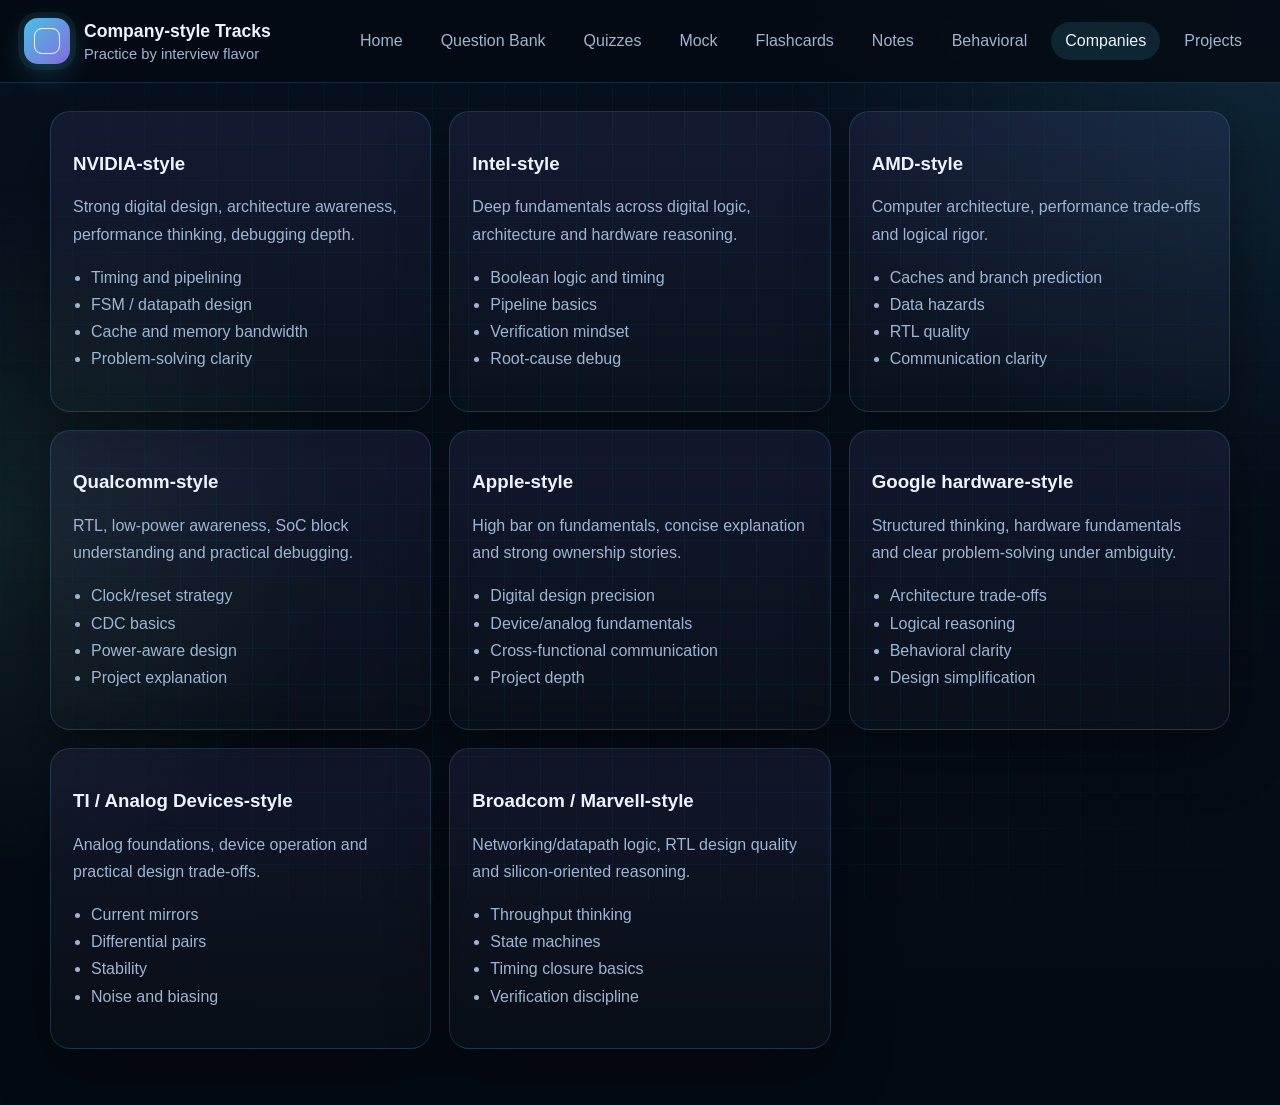
==== companies.html @ eb08d41e "Add files via upload" ====
<!DOCTYPE html>
<html lang="en">
<head>
  <meta charset="UTF-8" />
  <meta name="viewport" content="width=device-width, initial-scale=1.0" />
  <title>Company Tracks • EE/VLSI Interview Prep</title>
  <link rel="stylesheet" href="css/style.css" />
</head>
<body data-page="companies">
  <div class="bg-grid"></div>
  <header class="site-header sticky">
    <div class="brand"><div class="chip-icon"></div><div><h1>Company-style Tracks</h1><p>Practice by interview flavor</p></div></div>
    <button class="menu-toggle" aria-label="Toggle navigation">☰</button>
    <nav class="site-nav">
      <a href="index.html">Home</a><a href="questions.html">Question Bank</a><a href="quiz.html">Quizzes</a><a href="mock.html">Mock</a><a href="flashcards.html">Flashcards</a><a href="notes.html">Notes</a><a href="behavioral.html">Behavioral</a><a class="active" href="companies.html">Companies</a><a href="projects.html">Projects</a>
    </nav>
  </header>
  <main class="container">
    <section id="companiesContainer" class="card-grid"></section>
  </main>
  <script src="js/data.js"></script>
  <script src="js/app.js"></script>
</body>
</html>
---- css/style.css ----
:root {
  --bg: #07111f;
  --bg-soft: #0d1a2d;
  --card: rgba(13, 26, 45, 0.85);
  --text: #ecf5ff;
  --muted: #9fb5d1;
  --line: rgba(104, 194, 255, 0.18);
  --accent: #53d5ff;
  --accent-2: #88ffb7;
  --accent-3: #9a7dff;
  --danger: #ff8ea1;
  --shadow: 0 20px 60px rgba(0, 0, 0, 0.35);
  --radius: 20px;
}
* { box-sizing: border-box; }
html, body { margin: 0; padding: 0; font-family: Inter, Segoe UI, Arial, sans-serif; background: radial-gradient(circle at top right, rgba(83,213,255,.12), transparent 30%), radial-gradient(circle at left center, rgba(136,255,183,.08), transparent 25%), linear-gradient(180deg, #07111f 0%, #040a12 100%); color: var(--text); min-height: 100%; }
a { color: inherit; text-decoration: none; }
button, select, input { font: inherit; }
.bg-grid { position: fixed; inset: 0; background-image: linear-gradient(rgba(83,213,255,0.04) 1px, transparent 1px), linear-gradient(90deg, rgba(83,213,255,0.04) 1px, transparent 1px); background-size: 36px 36px; pointer-events: none; mask-image: radial-gradient(circle at center, black 55%, transparent 100%); }
.container { width: min(1180px, calc(100% - 32px)); margin: 28px auto 56px; position: relative; z-index: 1; }
.site-header { display: flex; align-items: center; justify-content: space-between; gap: 16px; padding: 18px 24px; border-bottom: 1px solid var(--line); background: rgba(4, 10, 18, 0.84); backdrop-filter: blur(10px); position: relative; z-index: 5; }
.site-header.sticky { position: sticky; top: 0; }
.brand { display: flex; align-items: center; gap: 14px; }
.brand h1 { margin: 0; font-size: 1.1rem; }
.brand p { margin: 4px 0 0; color: var(--muted); font-size: .92rem; }
.chip-icon { width: 46px; height: 46px; border-radius: 14px; background: linear-gradient(135deg, rgba(83,213,255,.9), rgba(154,125,255,.85)); box-shadow: 0 0 0 6px rgba(83,213,255,.08), 0 10px 30px rgba(83,213,255,.2); position: relative; }
.chip-icon::before, .chip-icon::after { content: ""; position: absolute; inset: 10px; border: 1px solid rgba(255,255,255,.6); border-radius: 8px; }
.site-nav { display: flex; flex-wrap: wrap; gap: 10px; }
.site-nav a { padding: 10px 14px; border-radius: 999px; color: var(--muted); transition: .2s ease; }
.site-nav a:hover, .site-nav a.active { background: rgba(83,213,255,.12); color: var(--text); }
.menu-toggle { display: none; background: transparent; border: 1px solid var(--line); color: var(--text); border-radius: 12px; padding: 8px 12px; }
.hero { display: grid; grid-template-columns: 1.35fr 1fr; gap: 24px; padding: 30px; margin-bottom: 24px; }
.card { border: 1px solid var(--line); border-radius: var(--radius); background: var(--card); box-shadow: var(--shadow); }
.glass { backdrop-filter: blur(12px); }
.eyebrow { display: inline-block; color: var(--accent); text-transform: uppercase; letter-spacing: .12em; font-size: .78rem; margin-bottom: 12px; }
.hero h2 { font-size: clamp(2rem, 4vw, 3.3rem); margin: 0 0 12px; line-height: 1.08; max-width: 12ch; }
.hero p { color: var(--muted); font-size: 1.03rem; line-height: 1.65; max-width: 62ch; }
.hero-actions { display: flex; gap: 12px; flex-wrap: wrap; margin-top: 22px; }
.btn { display: inline-flex; align-items: center; justify-content: center; border: none; border-radius: 14px; padding: 12px 18px; font-weight: 700; cursor: pointer; transition: transform .15s ease, opacity .15s ease; }
.btn:hover { transform: translateY(-1px); }
.btn-primary { background: linear-gradient(135deg, var(--accent), #6be7ff); color: #00131c; }
.btn-secondary { background: rgba(83,213,255,.09); color: var(--text); border: 1px solid var(--line); }
.btn.full { width: 100%; }
.hero-panel { display: flex; align-items: stretch; }
.metric-grid { display: grid; grid-template-columns: repeat(2, 1fr); gap: 12px; width: 100%; }
.metric { padding: 18px; }
.metric span { display: block; color: var(--muted); margin-bottom: 10px; }
.metric strong { font-size: 1.6rem; }
.dashboard-grid { display: grid; grid-template-columns: repeat(3, 1fr); gap: 20px; margin-bottom: 24px; }
.dashboard-grid.three { margin-top: 24px; }
.panel { padding: 22px; }
.panel h3, .panel h2 { margin-top: 0; }
.tiles { display: grid; grid-template-columns: repeat(2, minmax(0, 1fr)); gap: 12px; }
.tiles.compact { grid-template-columns: repeat(2, minmax(0, 1fr)); }
.tile { padding: 14px; border-radius: 16px; background: linear-gradient(180deg, rgba(83,213,255,.08), rgba(255,255,255,.02)); border: 1px solid var(--line); color: var(--text); }
.tile:hover { border-color: rgba(83,213,255,.4); }
.action-list { display: grid; gap: 8px; }
.action-row { display: flex; justify-content: space-between; align-items: center; padding: 14px 16px; border-radius: 14px; background: rgba(255,255,255,.02); border: 1px solid var(--line); color: var(--muted); }
.action-row span { color: var(--accent); }
.progress-block { display: grid; gap: 12px; }
.progress-line { display: flex; justify-content: space-between; padding: 12px 0; border-bottom: 1px dashed rgba(159,181,209,.2); }
.section-head { display: flex; justify-content: space-between; align-items: center; gap: 10px; }
.text-link, .pill { color: var(--accent); }
.pill { border: 1px solid var(--line); padding: 8px 12px; border-radius: 999px; font-size: .9rem; }
.table-wrap { overflow-x: auto; }
table { width: 100%; border-collapse: collapse; }
th, td { padding: 14px 12px; border-bottom: 1px solid rgba(159,181,209,.14); text-align: left; vertical-align: top; }
th { color: var(--accent); font-size: .92rem; }
.clean-list { margin: 0; padding-left: 18px; color: var(--muted); line-height: 1.7; }
.site-footer { text-align: center; color: var(--muted); padding: 0 16px 40px; position: relative; z-index: 1; }
.stack { display: grid; gap: 16px; }
.filters { display: grid; grid-template-columns: 1fr 1fr 2fr; gap: 12px; }
.filters.two { grid-template-columns: 1fr auto; }
.filters.three { grid-template-columns: 2fr 100px auto; }
select, input[type="text"], input[type="number"] { width: 100%; padding: 13px 14px; border-radius: 14px; background: rgba(255,255,255,.03); border: 1px solid var(--line); color: var(--text); }
input::placeholder { color: #87a3c1; }
.question-card, .quiz-card, .mock-card, .behavior-card, .note-card, .flashcard, .company-card { padding: 22px; }
.meta-row { display: flex; flex-wrap: wrap; gap: 10px; margin-bottom: 10px; }
.badge { padding: 6px 10px; border-radius: 999px; font-size: .8rem; border: 1px solid var(--line); color: var(--muted); }
.badge.easy { color: var(--accent-2); }
.badge.medium { color: #ffd27d; }
.badge.hard { color: var(--danger); }
.question-card h3, .quiz-card h3, .mock-card h3, .behavior-card h3, .note-card h3 { margin: 6px 0 10px; }
.question-card p, .behavior-card p, .note-card p, .company-card p, .mock-card p { color: var(--muted); line-height: 1.7; }
.reveal-box { margin-top: 16px; display: none; padding: 14px; border-radius: 14px; background: rgba(255,255,255,.03); border: 1px solid var(--line); }
.reveal-box.show { display: block; }
.card-actions { display: flex; flex-wrap: wrap; gap: 10px; margin-top: 16px; }
.small-btn { background: rgba(83,213,255,.1); color: var(--text); border: 1px solid var(--line); padding: 9px 12px; border-radius: 12px; cursor: pointer; }
.card-grid { display: grid; grid-template-columns: repeat(3, 1fr); gap: 18px; }
.flashcard { min-height: 220px; perspective: 1000px; cursor: pointer; position: relative; }
.flashcard-inner { position: relative; width: 100%; min-height: 180px; transition: transform .6s; transform-style: preserve-3d; }
.flashcard.flipped .flashcard-inner { transform: rotateY(180deg); }
.flashcard-face { position: absolute; inset: 0; backface-visibility: hidden; border-radius: 18px; border: 1px solid var(--line); background: linear-gradient(180deg, rgba(83,213,255,.08), rgba(255,255,255,.02)); padding: 18px; }
.flashcard-back { transform: rotateY(180deg); }
.hidden { display: none !important; }
.quiz-options { display: grid; gap: 10px; margin-top: 14px; }
.option-btn { text-align: left; padding: 12px 14px; border-radius: 14px; border: 1px solid var(--line); background: rgba(255,255,255,.02); color: var(--text); cursor: pointer; }
.option-btn.correct { border-color: rgba(136,255,183,.55); background: rgba(136,255,183,.1); }
.option-btn.wrong { border-color: rgba(255,142,161,.55); background: rgba(255,142,161,.09); }
.score-panel { padding: 14px; margin-top: 12px; border-radius: 14px; background: rgba(255,255,255,.03); border: 1px solid var(--line); }
.company-card { background: linear-gradient(180deg, rgba(154,125,255,.09), rgba(255,255,255,.02)); }
.company-card ul { color: var(--muted); padding-left: 18px; line-height: 1.7; }
.accent-left { position: relative; overflow: hidden; }
.accent-left::before { content: ""; position: absolute; left: 0; top: 0; bottom: 0; width: 3px; background: linear-gradient(180deg, var(--accent), var(--accent-3)); }
@media (max-width: 980px) {
  .hero, .dashboard-grid, .card-grid, .filters, .filters.two, .filters.three { grid-template-columns: 1fr; }
  .hero h2 { max-width: none; }
}
@media (max-width: 860px) {
  .menu-toggle { display: block; }
  .site-nav { display: none; position: absolute; top: calc(100% + 8px); right: 16px; left: 16px; padding: 12px; border: 1px solid var(--line); border-radius: 18px; background: rgba(4, 10, 18, .96); }
  .site-nav.open { display: grid; }
}
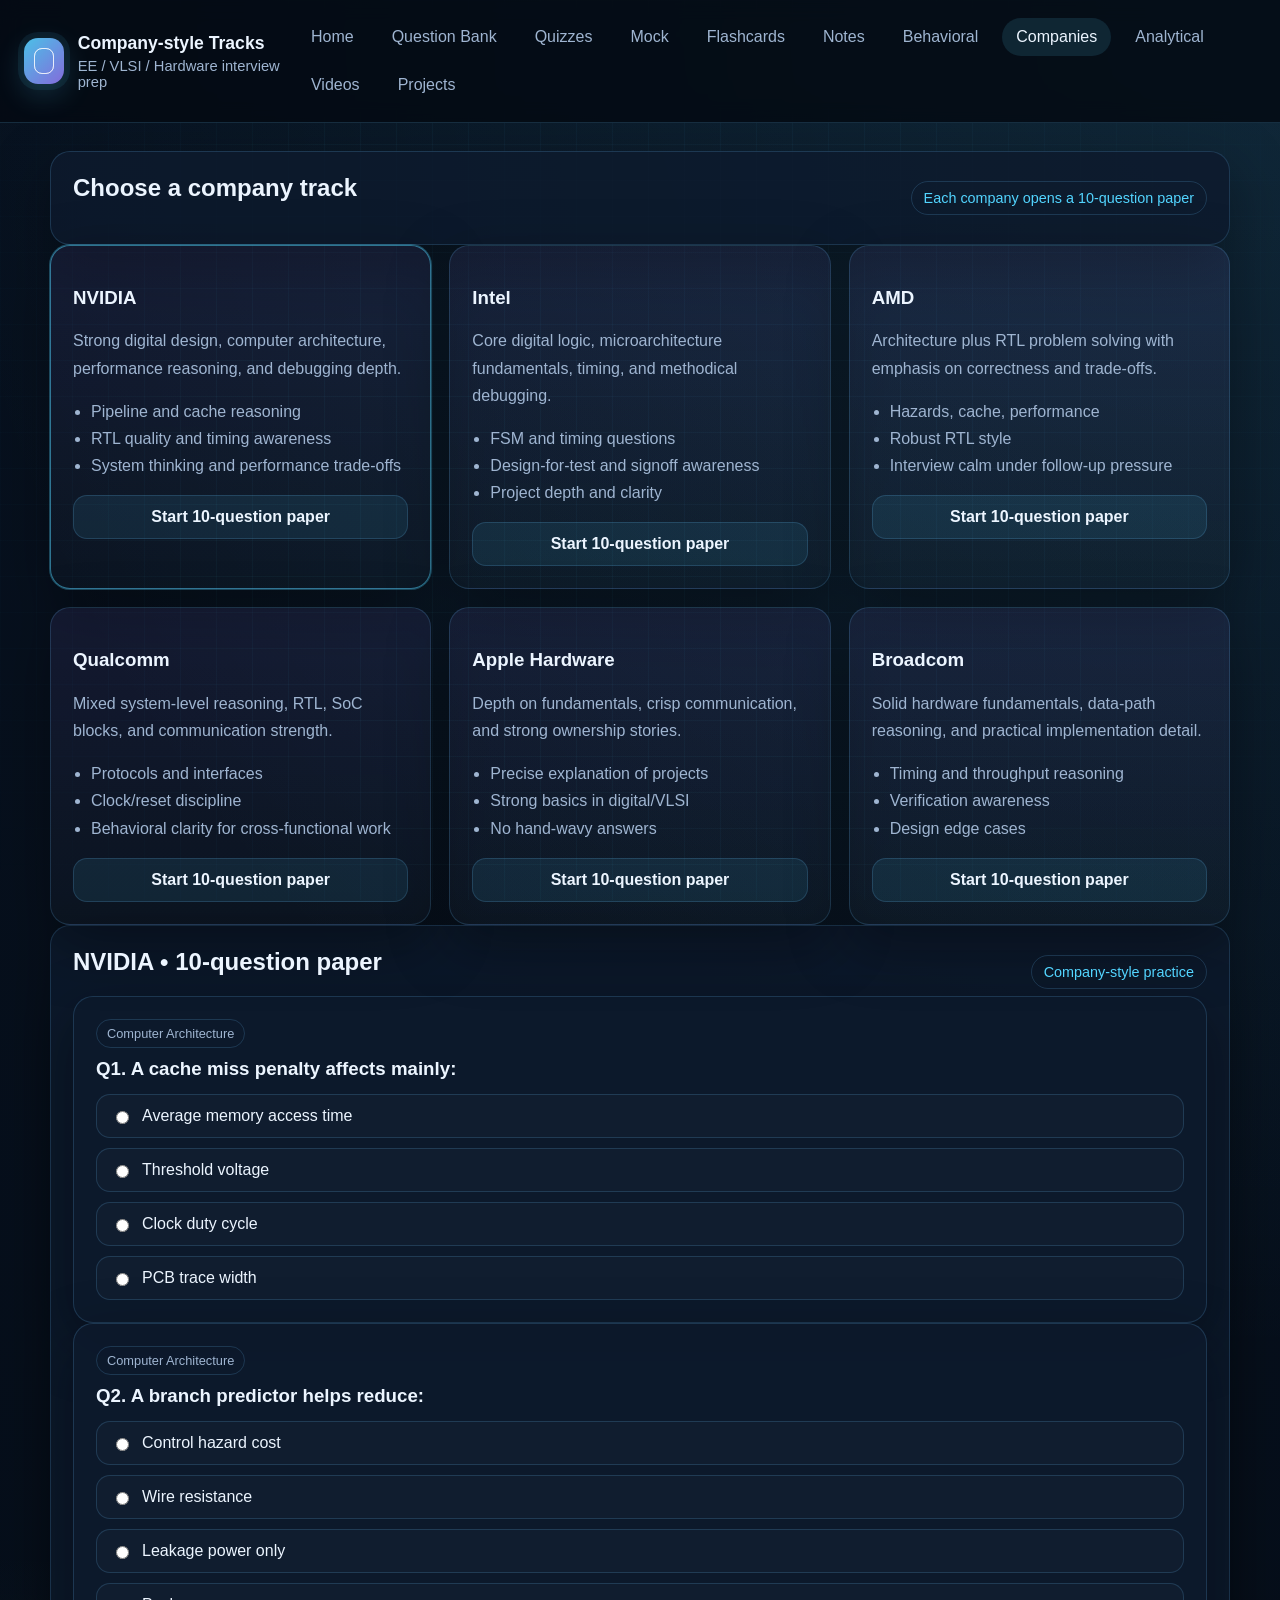
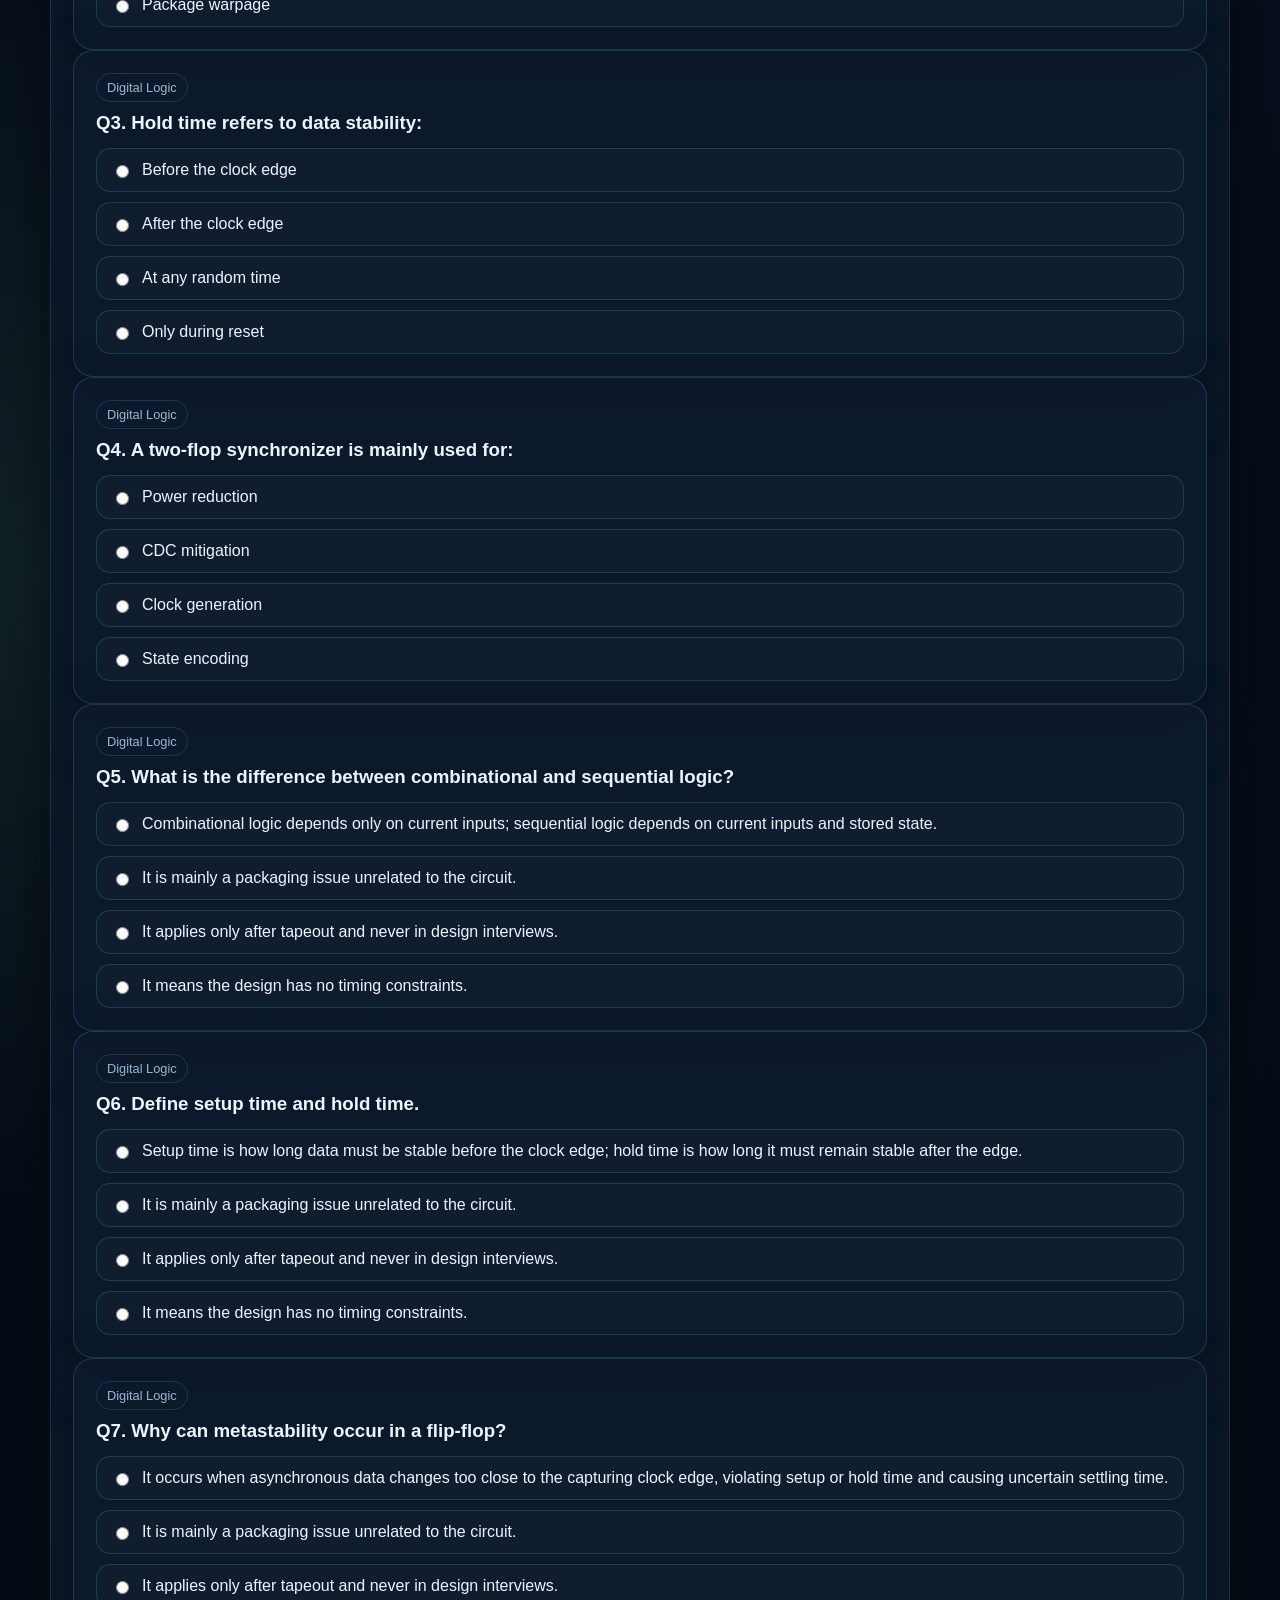
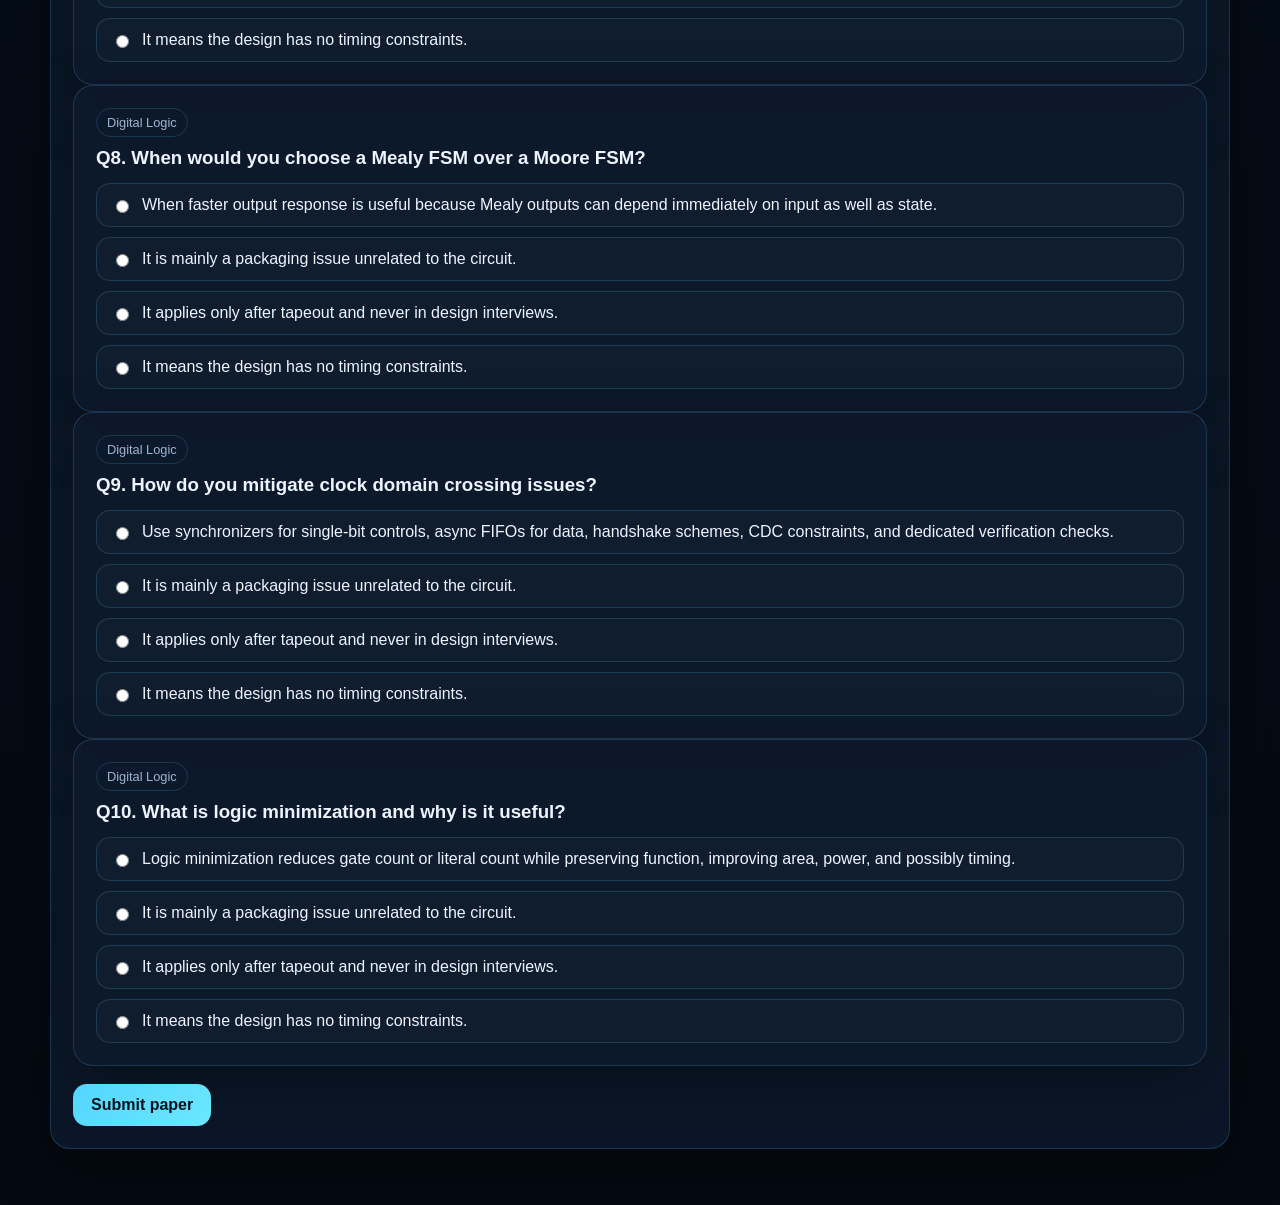
==== commit 6ec01766: "Add files via upload" ====
--- a/companies.html
+++ b/companies.html
@@ -3,22 +3,34 @@
 <head>
   <meta charset="UTF-8" />
   <meta name="viewport" content="width=device-width, initial-scale=1.0" />
-  <title>Company Tracks • EE/VLSI Interview Prep</title>
+  <title>Company-style Tracks</title>
   <link rel="stylesheet" href="css/style.css" />
 </head>
 <body data-page="companies">
   <div class="bg-grid"></div>
   <header class="site-header sticky">
-    <div class="brand"><div class="chip-icon"></div><div><h1>Company-style Tracks</h1><p>Practice by interview flavor</p></div></div>
+    <div class="brand"><div class="chip-icon"></div><div><h1>Company-style Tracks</h1><p>EE / VLSI / Hardware interview prep</p></div></div>
     <button class="menu-toggle" aria-label="Toggle navigation">☰</button>
     <nav class="site-nav">
-      <a href="index.html">Home</a><a href="questions.html">Question Bank</a><a href="quiz.html">Quizzes</a><a href="mock.html">Mock</a><a href="flashcards.html">Flashcards</a><a href="notes.html">Notes</a><a href="behavioral.html">Behavioral</a><a class="active" href="companies.html">Companies</a><a href="projects.html">Projects</a>
-    </nav>
+      <a href="index.html">Home</a>
+      <a href="questions.html">Question Bank</a>
+      <a href="quiz.html">Quizzes</a>
+      <a href="mock.html">Mock</a>
+      <a href="flashcards.html">Flashcards</a>
+      <a href="notes.html">Notes</a>
+      <a href="behavioral.html">Behavioral</a>
+      <a class="active" href="companies.html">Companies</a>
+      <a href="analytical.html">Analytical</a>
+      <a href="videos.html">Videos</a>
+      <a href="projects.html">Projects</a>
+</nav>
   </header>
   <main class="container">
-    <section id="companiesContainer" class="card-grid"></section>
-  </main>
+<section class="card panel"><div class="section-head"><h2>Choose a company track</h2><span class="pill">Each company opens a 10-question paper</span></div></section>
+<section id="companiesContainer" class="card-grid"></section>
+<section id="companyTestWrap"></section>
+</main>
   <script src="js/data.js"></script>
   <script src="js/app.js"></script>
 </body>
-</html>
+</html>
--- a/css/style.css
+++ b/css/style.css
@@ -34,8 +34,8 @@
 .glass { backdrop-filter: blur(12px); }
 .eyebrow { display: inline-block; color: var(--accent); text-transform: uppercase; letter-spacing: .12em; font-size: .78rem; margin-bottom: 12px; }
 .hero h2 { font-size: clamp(2rem, 4vw, 3.3rem); margin: 0 0 12px; line-height: 1.08; max-width: 12ch; }
-.hero p { color: var(--muted); font-size: 1.03rem; line-height: 1.65; max-width: 62ch; }
-.hero-actions { display: flex; gap: 12px; flex-wrap: wrap; margin-top: 22px; }
+.hero p, .muted { color: var(--muted); font-size: 1.03rem; line-height: 1.65; }
+.hero-actions, .card-actions { display: flex; gap: 12px; flex-wrap: wrap; margin-top: 18px; }
 .btn { display: inline-flex; align-items: center; justify-content: center; border: none; border-radius: 14px; padding: 12px 18px; font-weight: 700; cursor: pointer; transition: transform .15s ease, opacity .15s ease; }
 .btn:hover { transform: translateY(-1px); }
 .btn-primary { background: linear-gradient(135deg, var(--accent), #6be7ff); color: #00131c; }
@@ -47,11 +47,11 @@
 .metric span { display: block; color: var(--muted); margin-bottom: 10px; }
 .metric strong { font-size: 1.6rem; }
 .dashboard-grid { display: grid; grid-template-columns: repeat(3, 1fr); gap: 20px; margin-bottom: 24px; }
+.dashboard-grid.two { grid-template-columns: repeat(2, 1fr); }
 .dashboard-grid.three { margin-top: 24px; }
 .panel { padding: 22px; }
 .panel h3, .panel h2 { margin-top: 0; }
 .tiles { display: grid; grid-template-columns: repeat(2, minmax(0, 1fr)); gap: 12px; }
-.tiles.compact { grid-template-columns: repeat(2, minmax(0, 1fr)); }
 .tile { padding: 14px; border-radius: 16px; background: linear-gradient(180deg, rgba(83,213,255,.08), rgba(255,255,255,.02)); border: 1px solid var(--line); color: var(--text); }
 .tile:hover { border-color: rgba(83,213,255,.4); }
 .action-list { display: grid; gap: 8px; }
@@ -70,8 +70,8 @@
 .site-footer { text-align: center; color: var(--muted); padding: 0 16px 40px; position: relative; z-index: 1; }
 .stack { display: grid; gap: 16px; }
 .filters { display: grid; grid-template-columns: 1fr 1fr 2fr; gap: 12px; }
-.filters.two { grid-template-columns: 1fr auto; }
-.filters.three { grid-template-columns: 2fr 100px auto; }
+.filters.two { grid-template-columns: 1fr auto auto; }
+.filters.three { grid-template-columns: 2fr 140px auto auto; }
 select, input[type="text"], input[type="number"] { width: 100%; padding: 13px 14px; border-radius: 14px; background: rgba(255,255,255,.03); border: 1px solid var(--line); color: var(--text); }
 input::placeholder { color: #87a3c1; }
 .question-card, .quiz-card, .mock-card, .behavior-card, .note-card, .flashcard, .company-card { padding: 22px; }
@@ -80,11 +80,10 @@
 .badge.easy { color: var(--accent-2); }
 .badge.medium { color: #ffd27d; }
 .badge.hard { color: var(--danger); }
-.question-card h3, .quiz-card h3, .mock-card h3, .behavior-card h3, .note-card h3 { margin: 6px 0 10px; }
-.question-card p, .behavior-card p, .note-card p, .company-card p, .mock-card p { color: var(--muted); line-height: 1.7; }
+.question-card h3, .quiz-card h3, .mock-card h3, .behavior-card h3, .note-card h3, .video-card h3 { margin: 6px 0 10px; }
+.question-card p, .behavior-card p, .note-card p, .company-card p, .mock-card p, .video-card p { color: var(--muted); line-height: 1.7; }
 .reveal-box { margin-top: 16px; display: none; padding: 14px; border-radius: 14px; background: rgba(255,255,255,.03); border: 1px solid var(--line); }
 .reveal-box.show { display: block; }
-.card-actions { display: flex; flex-wrap: wrap; gap: 10px; margin-top: 16px; }
 .small-btn { background: rgba(83,213,255,.1); color: var(--text); border: 1px solid var(--line); padding: 9px 12px; border-radius: 12px; cursor: pointer; }
 .card-grid { display: grid; grid-template-columns: repeat(3, 1fr); gap: 18px; }
 .flashcard { min-height: 220px; perspective: 1000px; cursor: pointer; position: relative; }
@@ -94,11 +93,13 @@
 .flashcard-back { transform: rotateY(180deg); }
 .hidden { display: none !important; }
 .quiz-options { display: grid; gap: 10px; margin-top: 14px; }
-.option-btn { text-align: left; padding: 12px 14px; border-radius: 14px; border: 1px solid var(--line); background: rgba(255,255,255,.02); color: var(--text); cursor: pointer; }
-.option-btn.correct { border-color: rgba(136,255,183,.55); background: rgba(136,255,183,.1); }
-.option-btn.wrong { border-color: rgba(255,142,161,.55); background: rgba(255,142,161,.09); }
+.option-row { display: flex; gap: 10px; align-items: flex-start; padding: 12px 14px; border-radius: 14px; border: 1px solid var(--line); background: rgba(255,255,255,.02); color: var(--text); cursor: pointer; }
+.option-row input { margin-top: 4px; }
+.option-row.correct { border-color: rgba(136,255,183,.55); background: rgba(136,255,183,.1); }
+.option-row.wrong { border-color: rgba(255,142,161,.55); background: rgba(255,142,161,.09); }
 .score-panel { padding: 14px; margin-top: 12px; border-radius: 14px; background: rgba(255,255,255,.03); border: 1px solid var(--line); }
 .company-card { background: linear-gradient(180deg, rgba(154,125,255,.09), rgba(255,255,255,.02)); }
+.company-card.selected { border-color: rgba(83,213,255,.5); box-shadow: 0 0 0 1px rgba(83,213,255,.3), var(--shadow); }
 .company-card ul { color: var(--muted); padding-left: 18px; line-height: 1.7; }
 .accent-left { position: relative; overflow: hidden; }
 .accent-left::before { content: ""; position: absolute; left: 0; top: 0; bottom: 0; width: 3px; background: linear-gradient(180deg, var(--accent), var(--accent-3)); }
